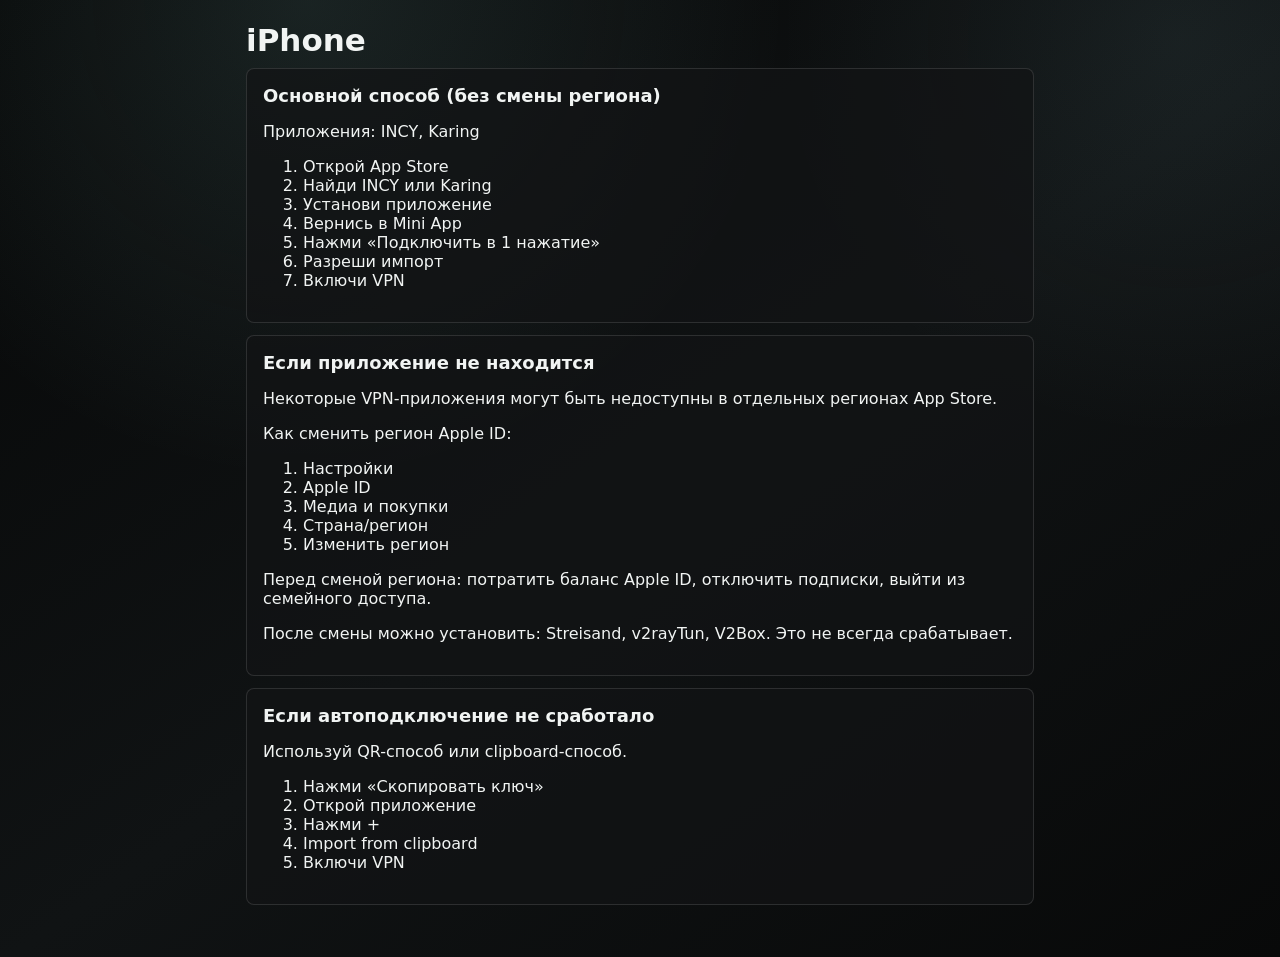
==== static/help_ios.html @ 31df9363 "Improve mini app onboarding UX and add platform help center pages" ====
﻿<!doctype html><html lang="ru"><head><meta charset="utf-8"/><meta name="viewport" content="width=device-width, initial-scale=1"/><title>iPhone Help</title><link rel="stylesheet" href="/static/styles.css"/></head><body><main class="help-shell"><h1>iPhone</h1><div class="help-block"><h2>Основной способ (без смены региона)</h2><p>Приложения: INCY, Karing</p><ol><li>Открой App Store</li><li>Найди INCY или Karing</li><li>Установи приложение</li><li>Вернись в Mini App</li><li>Нажми «Подключить в 1 нажатие»</li><li>Разреши импорт</li><li>Включи VPN</li></ol></div><div class="help-block"><h2>Если приложение не находится</h2><p>Некоторые VPN-приложения могут быть недоступны в отдельных регионах App Store.</p><p>Как сменить регион Apple ID:</p><ol><li>Настройки</li><li>Apple ID</li><li>Медиа и покупки</li><li>Страна/регион</li><li>Изменить регион</li></ol><p>Перед сменой региона: потратить баланс Apple ID, отключить подписки, выйти из семейного доступа.</p><p>После смены можно установить: Streisand, v2rayTun, V2Box. Это не всегда срабатывает.</p></div><div class="help-block"><h2>Если автоподключение не сработало</h2><p>Используй QR-способ или clipboard-способ.</p><ol><li>Нажми «Скопировать ключ»</li><li>Открой приложение</li><li>Нажми +</li><li>Import from clipboard</li><li>Включи VPN</li></ol></div></main></body></html>
---- static/styles.css ----
:root {
  color-scheme: dark;
  --bg: #070808;
  --panel: rgba(18, 20, 21, 0.72);
  --panel-strong: rgba(20, 23, 24, 0.94);
  --text: #f1f4f3;
  --muted: #8d9697;
  --cyan: #a7eee9;
  --blue: #91c9d0;
  --pink: #9e8fb0;
  --lime: #a8ead1;
  --danger: #ff6b6b;
  --line: rgba(255, 255, 255, 0.12);
  --shadow: 0 24px 70px rgba(0, 0, 0, 0.42);
  font-family: Inter, ui-sans-serif, system-ui, -apple-system, BlinkMacSystemFont, "Segoe UI", sans-serif;
}

* {
  box-sizing: border-box;
}

html,
body {
  margin: 0;
  min-height: 100%;
  background:
    radial-gradient(circle at 24% 0%, rgba(167, 238, 233, 0.11), transparent 30rem),
    radial-gradient(circle at 92% 4%, rgba(145, 201, 208, 0.08), transparent 25rem),
    linear-gradient(145deg, #060707 0%, #101314 52%, #080909 100%);
  color: var(--text);
}

button,
input {
  font: inherit;
}

button {
  border: 0;
  border-radius: 8px;
  background: linear-gradient(135deg, #dffbf7, #8fd3d5);
  color: #051010;
  cursor: pointer;
  font-weight: 800;
  min-height: 62px;
  padding: 0 20px;
  box-shadow: 0 14px 38px rgba(143, 211, 213, 0.16);
  transition: transform 180ms ease, filter 180ms ease, opacity 180ms ease;
}

button:active {
  transform: translateY(1px) scale(0.99);
}

button.secondary {
  background: rgba(255, 255, 255, 0.075);
  color: var(--text);
  border: 1px solid var(--line);
  box-shadow: none;
}

button.quiet {
  min-height: 48px;
  opacity: 0.88;
}

button.mini {
  min-height: 36px;
  padding: 0 12px;
  font-size: 13px;
}

.hidden {
  display: none !important;
}

.browser-placeholder {
  color: var(--text);
  display: none;
  min-height: 100vh;
  place-items: center;
  padding: 24px;
  text-align: center;
}

.landing-page {
  display: grid;
  min-height: 100vh;
  overflow: hidden;
  place-items: center;
  position: relative;
}

.landing-page::before {
  animation: landingGlow 9s ease-in-out infinite alternate;
  background:
    radial-gradient(circle at 30% 22%, rgba(167, 238, 233, 0.16), transparent 28rem),
    radial-gradient(circle at 76% 18%, rgba(158, 143, 176, 0.13), transparent 24rem);
  content: "";
  inset: -20%;
  position: absolute;
}

.landing-grid {
  animation: gridDrift 18s linear infinite;
  background-image:
    linear-gradient(rgba(255, 255, 255, 0.055) 1px, transparent 1px),
    linear-gradient(90deg, rgba(255, 255, 255, 0.055) 1px, transparent 1px);
  background-size: 42px 42px;
  inset: 0;
  mask-image: linear-gradient(to bottom, transparent, #000 18%, #000 74%, transparent);
  opacity: 0.32;
  position: absolute;
}

.landing-hero {
  padding: 28px 22px;
  position: relative;
  text-align: center;
  z-index: 2;
}

.landing-kicker {
  color: var(--cyan);
  font-size: 12px;
  font-weight: 800;
  letter-spacing: 0.18em;
  margin: 0 0 12px;
  text-transform: uppercase;
}

.landing-hero h1 {
  font-size: clamp(42px, 14vw, 82px);
  line-height: 0.95;
  margin: 0;
  text-shadow: 0 0 36px rgba(167, 238, 233, 0.16);
  white-space: normal;
}

.landing-subtitle {
  color: var(--muted);
  font-size: clamp(17px, 4.4vw, 22px);
  margin: 18px auto 26px;
  max-width: 340px;
}

.landing-button {
  align-items: center;
  background: linear-gradient(135deg, #dffbf7, #8fd3d5);
  border-radius: 8px;
  box-shadow: 0 18px 46px rgba(143, 211, 213, 0.2), 0 0 32px rgba(167, 238, 233, 0.1);
  color: #051010;
  display: inline-flex;
  font-weight: 900;
  justify-content: center;
  min-height: 58px;
  padding: 0 22px;
  text-decoration: none;
}

.landing-link-note {
  color: var(--muted);
  font-size: 14px;
  margin: 14px 0 0;
}

.landing-mascot {
  animation: mascotFloat 6s ease-in-out infinite;
  bottom: 6vh;
  filter: grayscale(0.18) saturate(0.95) drop-shadow(0 0 36px rgba(167, 238, 233, 0.12));
  max-width: 430px;
  opacity: 0.2;
  pointer-events: none;
  position: fixed;
  right: -120px;
  width: 86vw;
  z-index: 1;
}

@keyframes landingGlow {
  from {
    opacity: 0.72;
    transform: scale(1);
  }

  to {
    opacity: 1;
    transform: scale(1.06);
  }
}

@keyframes gridDrift {
  from {
    background-position: 0 0;
  }

  to {
    background-position: 42px 84px;
  }
}

@keyframes mascotFloat {
  0%,
  100% {
    transform: translate3d(0, 0, 0) rotate(-2deg);
  }

  50% {
    transform: translate3d(-8px, -18px, 0) rotate(1deg);
  }
}

button:disabled {
  cursor: progress;
  filter: saturate(0.5);
  opacity: 0.68;
}

button.danger {
  border-color: rgba(255, 107, 107, 0.35);
  color: #ffd6d6;
}

.app-shell {
  width: min(100%, 520px);
  margin: 0 auto;
  padding: calc(24px + env(safe-area-inset-top)) 18px calc(32px + env(safe-area-inset-bottom));
  position: relative;
  z-index: 1;
}

.topbar {
  align-items: center;
  display: flex;
  justify-content: space-between;
  margin: 8px 0 22px;
}

.brand-lockup {
  align-items: center;
  display: flex;
  gap: 12px;
  min-width: 0;
}

.brand-emblem {
  aspect-ratio: 1;
  border: 1px solid rgba(167, 238, 233, 0.18);
  border-radius: 8px;
  box-shadow: 0 0 28px rgba(167, 238, 233, 0.08);
  height: 54px;
  object-fit: cover;
  opacity: 0.88;
  width: 54px;
}

.mascot-watermark {
  bottom: 35%;
  filter: grayscale(0.25) saturate(0.85);
  left: 50%;
  max-width: 520px;
  opacity: 0.18;
  pointer-events: none;
  position: fixed;
  transform: translateX(-50%);
  width: 105vw;
  z-index: 0;
}

.eyebrow,
small,
.section-title span {
  color: var(--muted);
  letter-spacing: 0;
  margin: 0;
}

h1,
h2 {
  letter-spacing: 0;
  margin: 0;
}

h1 {
  font-size: 31px;
  line-height: 1.04;
  white-space: nowrap;
}

h2 {
  font-size: 18px;
}

.glass {
  background: var(--panel);
  border: 1px solid var(--line);
  border-radius: 8px;
  box-shadow: var(--shadow);
  backdrop-filter: blur(24px);
}

.status-panel {
  padding: 22px;
}

.status-orbit {
  align-items: center;
  display: flex;
  gap: 14px;
  margin-bottom: 14px;
}

.status-orbit.inactive span {
  background: var(--danger);
  box-shadow: 0 0 0 8px rgba(255, 107, 107, 0.09), 0 0 26px rgba(255, 107, 107, 0.55);
}

.status-orbit span {
  width: 18px;
  height: 18px;
  border-radius: 50%;
  background: var(--lime);
  box-shadow: 0 0 0 8px rgba(168, 234, 209, 0.08), 0 0 26px rgba(168, 234, 209, 0.38);
}

.expiry-line {
  color: var(--muted);
  font-size: 15px;
  margin: 0;
}

.device-card {
  background: rgba(255, 255, 255, 0.055);
  border: 1px solid var(--line);
  border-radius: 8px;
}

.actions {
  display: grid;
  gap: 11px;
  grid-template-columns: 1fr;
  margin: 16px 0 22px;
}

.access-actions {
  display: grid;
  gap: 11px;
  grid-template-columns: 1fr;
}

.key-panel {
  padding: 16px;
  margin-top: 14px;
}

.admin-panel {
  display: grid;
  gap: 12px;
  margin: 0 0 22px;
  padding: 16px;
}

.admin-sheet {
  max-height: min(86vh, 720px);
  overflow: auto;
}

.admin-users,
.admin-debug,
.admin-user-card {
  display: grid;
  gap: 10px;
}

.admin-debug,
.admin-user-row,
.admin-user-card {
  background: rgba(255, 255, 255, 0.055);
  border: 1px solid var(--line);
  border-radius: 8px;
  padding: 12px;
}

.admin-user-row {
  color: var(--text);
  display: grid;
  gap: 4px;
  min-height: 0;
  position: relative;
  text-align: left;
  touch-action: manipulation;
  width: 100%;
  -webkit-tap-highlight-color: transparent;
}

.admin-user-row * {
  pointer-events: none;
}

.admin-user-row.loading {
  opacity: 0.74;
}

.admin-user-row span,
.admin-meta {
  color: var(--muted);
  font-size: 13px;
  line-height: 1.45;
}

.admin-row-loader,
.admin-card-loader {
  color: var(--cyan);
  font-size: 13px;
}

.admin-card-loader {
  border: 2px solid rgba(255, 255, 255, 0.16);
  border-top-color: var(--cyan);
  border-radius: 50%;
  height: 26px;
  margin-top: 8px;
  width: 26px;
  animation: spin 850ms linear infinite;
}

.admin-actions {
  display: grid;
  gap: 8px;
  grid-template-columns: 1fr;
  margin-top: 12px;
}

.diagnostics summary {
  cursor: pointer;
  font-weight: 900;
  list-style: none;
  min-height: 44px;
  display: flex;
  align-items: center;
  touch-action: manipulation;
}

.diagnostics summary::-webkit-details-marker {
  display: none;
}

.diagnostics summary::after {
  content: "+";
  color: var(--cyan);
  margin-left: auto;
}

.diagnostics[open] summary::after {
  content: "-";
}

.diagnostics-grid {
  display: grid;
  gap: 6px;
  padding-top: 8px;
}

.section-title {
  align-items: center;
  display: flex;
  justify-content: space-between;
  gap: 12px;
  margin-bottom: 12px;
}

.qr-wrap {
  display: grid;
  min-height: 220px;
  place-items: center;
  padding: 10px 0 6px;
}

.qr-wrap img {
  background: #081019;
  border: 1px solid rgba(73, 245, 212, 0.25);
  border-radius: 8px;
  display: none;
  max-width: 210px;
  width: 72%;
}

.toast {
  background: var(--panel-strong);
  border: 1px solid var(--line);
  border-radius: 8px;
  bottom: 20px;
  box-shadow: var(--shadow);
  color: var(--text);
  left: 50%;
  opacity: 0;
  padding: 12px 14px;
  pointer-events: none;
  position: fixed;
  transform: translate(-50%, 16px);
  transition: opacity 180ms ease, transform 180ms ease;
  width: min(90vw, 360px);
  z-index: 20;
}

.modal {
  align-items: flex-end;
  display: flex;
  inset: 0;
  justify-content: center;
  padding: 18px;
  position: fixed;
  z-index: 30;
}

.modal-backdrop {
  background: rgba(0, 0, 0, 0.58);
  inset: 0;
  position: absolute;
}

.modal-sheet {
  max-width: 520px;
  padding: 18px;
  position: relative;
  width: 100%;
}

.modal-head {
  align-items: center;
  display: flex;
  justify-content: space-between;
  margin-bottom: 14px;
}

.icon-button {
  background: rgba(255, 255, 255, 0.08);
  border: 1px solid var(--line);
  box-shadow: none;
  color: var(--text);
  font-size: 24px;
  line-height: 1;
  min-height: 40px;
  padding: 0;
  width: 40px;
}

.device-tabs {
  display: grid;
  gap: 8px;
  grid-template-columns: repeat(3, 1fr);
  margin-bottom: 14px;
}

.tab {
  background: rgba(255, 255, 255, 0.07);
  border: 1px solid var(--line);
  box-shadow: none;
  color: var(--text);
  min-height: 44px;
  padding: 0 10px;
}

.tab.active {
  background: rgba(167, 238, 233, 0.16);
  border-color: rgba(167, 238, 233, 0.34);
}

.device-help {
  background: rgba(255, 255, 255, 0.055);
  border: 1px solid var(--line);
  border-radius: 8px;
  padding: 16px;
}

.device-help p {
  line-height: 1.5;
  margin: 0 0 12px;
}

.device-help h3 {
  font-size: 15px;
  margin: 18px 0 8px;
}

.device-help ol {
  margin: 0 0 12px 20px;
  padding: 0;
}

.device-help li {
  line-height: 1.5;
  margin-bottom: 6px;
}

.device-help span {
  color: var(--muted);
  display: block;
  font-size: 14px;
}

.app-links {
  display: grid;
  gap: 8px;
  margin-bottom: 14px;
}

.app-link {
  align-items: center;
  background: rgba(255, 255, 255, 0.075);
  border: 1px solid var(--line);
  border-radius: 8px;
  color: var(--text);
  display: flex;
  font-weight: 800;
  min-height: 48px;
  padding: 0 12px;
  text-decoration: none;
}

.app-link.placeholder {
  justify-content: flex-start;
  min-height: 48px;
  opacity: 0.7;
  width: 100%;
}

.plans-list {
  display: grid;
  gap: 10px;
}

.plan-button {
  align-items: center;
  background: rgba(255, 255, 255, 0.075);
  border: 1px solid var(--line);
  box-shadow: none;
  color: var(--text);
  display: flex;
  justify-content: space-between;
  min-height: 64px;
  text-align: left;
}

.plan-button strong {
  color: var(--cyan);
}

.no-slots {
  background: rgba(255, 255, 255, 0.055);
  border: 1px solid var(--line);
  border-radius: 8px;
  display: grid;
  gap: 10px;
  padding: 16px;
}

.no-slots span {
  color: var(--muted);
  line-height: 1.45;
}

.toast.show {
  opacity: 1;
  transform: translate(-50%, 0);
}

@keyframes spin {
  to {
    transform: rotate(360deg);
  }
}

@media (max-width: 390px) {
  h1 {
    font-size: 26px;
  }

  .brand-emblem {
    height: 48px;
    width: 48px;
  }
}
.onboarding-panel { padding: 16px; margin: 0 0 16px; }
.onboarding-panel p { margin: 8px 0; color: var(--text); line-height: 1.45; }
.onboarding-panel ol { margin: 8px 0 10px 20px; }
.onboarding-panel li { margin-bottom: 6px; }
.help-shell { width: min(100%, 820px); margin: 0 auto; padding: 24px 16px 40px; }
.help-card-grid { display: grid; gap: 12px; grid-template-columns: repeat(2, minmax(0,1fr)); }
.help-card { display:block; text-decoration:none; color:var(--text); background: var(--panel); border:1px solid var(--line); border-radius: 8px; padding:16px; }
.help-block { background: var(--panel); border:1px solid var(--line); border-radius:8px; padding:16px; margin: 12px 0; }
@media (max-width: 560px){ .help-card-grid{grid-template-columns:1fr;} }
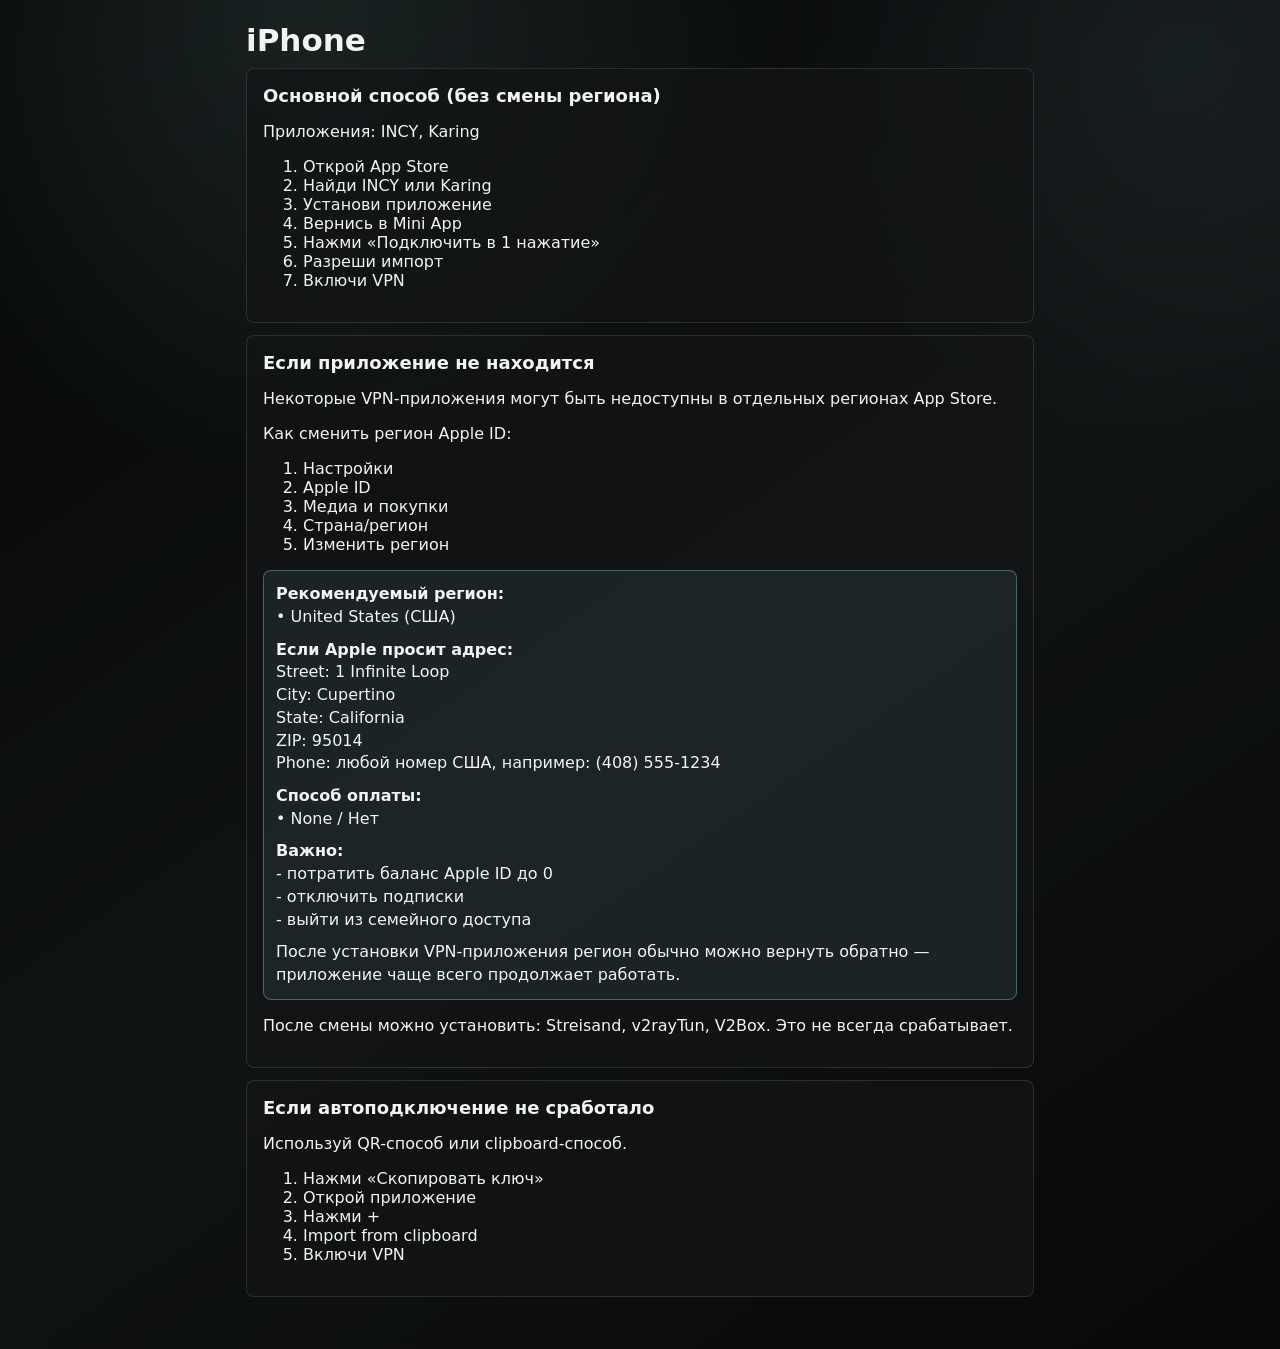
==== commit 19f6b79d: "Add compact Apple ID region-switch alert box to iPhone help" ====
--- a/static/help_ios.html
+++ b/static/help_ios.html
@@ -1 +1 @@
-﻿<!doctype html><html lang="ru"><head><meta charset="utf-8"/><meta name="viewport" content="width=device-width, initial-scale=1"/><title>iPhone Help</title><link rel="stylesheet" href="/static/styles.css"/></head><body><main class="help-shell"><h1>iPhone</h1><div class="help-block"><h2>Основной способ (без смены региона)</h2><p>Приложения: INCY, Karing</p><ol><li>Открой App Store</li><li>Найди INCY или Karing</li><li>Установи приложение</li><li>Вернись в Mini App</li><li>Нажми «Подключить в 1 нажатие»</li><li>Разреши импорт</li><li>Включи VPN</li></ol></div><div class="help-block"><h2>Если приложение не находится</h2><p>Некоторые VPN-приложения могут быть недоступны в отдельных регионах App Store.</p><p>Как сменить регион Apple ID:</p><ol><li>Настройки</li><li>Apple ID</li><li>Медиа и покупки</li><li>Страна/регион</li><li>Изменить регион</li></ol><p>Перед сменой региона: потратить баланс Apple ID, отключить подписки, выйти из семейного доступа.</p><p>После смены можно установить: Streisand, v2rayTun, V2Box. Это не всегда срабатывает.</p></div><div class="help-block"><h2>Если автоподключение не сработало</h2><p>Используй QR-способ или clipboard-способ.</p><ol><li>Нажми «Скопировать ключ»</li><li>Открой приложение</li><li>Нажми +</li><li>Import from clipboard</li><li>Включи VPN</li></ol></div></main></body></html>
+﻿<!doctype html><html lang="ru"><head><meta charset="utf-8"/><meta name="viewport" content="width=device-width, initial-scale=1"/><title>iPhone Help</title><link rel="stylesheet" href="/static/styles.css"/></head><body><main class="help-shell"><h1>iPhone</h1><div class="help-block"><h2>Основной способ (без смены региона)</h2><p>Приложения: INCY, Karing</p><ol><li>Открой App Store</li><li>Найди INCY или Karing</li><li>Установи приложение</li><li>Вернись в Mini App</li><li>Нажми «Подключить в 1 нажатие»</li><li>Разреши импорт</li><li>Включи VPN</li></ol></div><div class="help-block"><h2>Если приложение не находится</h2><p>Некоторые VPN-приложения могут быть недоступны в отдельных регионах App Store.</p><p>Как сменить регион Apple ID:</p><ol><li>Настройки</li><li>Apple ID</li><li>Медиа и покупки</li><li>Страна/регион</li><li>Изменить регион</li></ol><div class="help-alert"><p><strong>Рекомендуемый регион:</strong><br>• United States (США)</p><p><strong>Если Apple просит адрес:</strong><br>Street: 1 Infinite Loop<br>City: Cupertino<br>State: California<br>ZIP: 95014<br>Phone: любой номер США, например: (408) 555-1234</p><p><strong>Способ оплаты:</strong><br>• None / Нет</p><p><strong>Важно:</strong><br>- потратить баланс Apple ID до 0<br>- отключить подписки<br>- выйти из семейного доступа</p><p>После установки VPN-приложения регион обычно можно вернуть обратно — приложение чаще всего продолжает работать.</p></div><p>После смены можно установить: Streisand, v2rayTun, V2Box. Это не всегда срабатывает.</p></div><div class="help-block"><h2>Если автоподключение не сработало</h2><p>Используй QR-способ или clipboard-способ.</p><ol><li>Нажми «Скопировать ключ»</li><li>Открой приложение</li><li>Нажми +</li><li>Import from clipboard</li><li>Включи VPN</li></ol></div></main></body></html>
--- a/static/styles.css
+++ b/static/styles.css
@@ -690,3 +690,6 @@
 .help-card { display:block; text-decoration:none; color:var(--text); background: var(--panel); border:1px solid var(--line); border-radius: 8px; padding:16px; }
 .help-block { background: var(--panel); border:1px solid var(--line); border-radius:8px; padding:16px; margin: 12px 0; }
 @media (max-width: 560px){ .help-card-grid{grid-template-columns:1fr;} }
+.help-alert { background: rgba(167, 238, 233, 0.08); border: 1px solid rgba(167, 238, 233, 0.32); border-radius: 8px; padding: 12px; margin: 10px 0 12px; }
+.help-alert p { margin: 0 0 10px; line-height: 1.42; }
+.help-alert p:last-child { margin-bottom: 0; }
